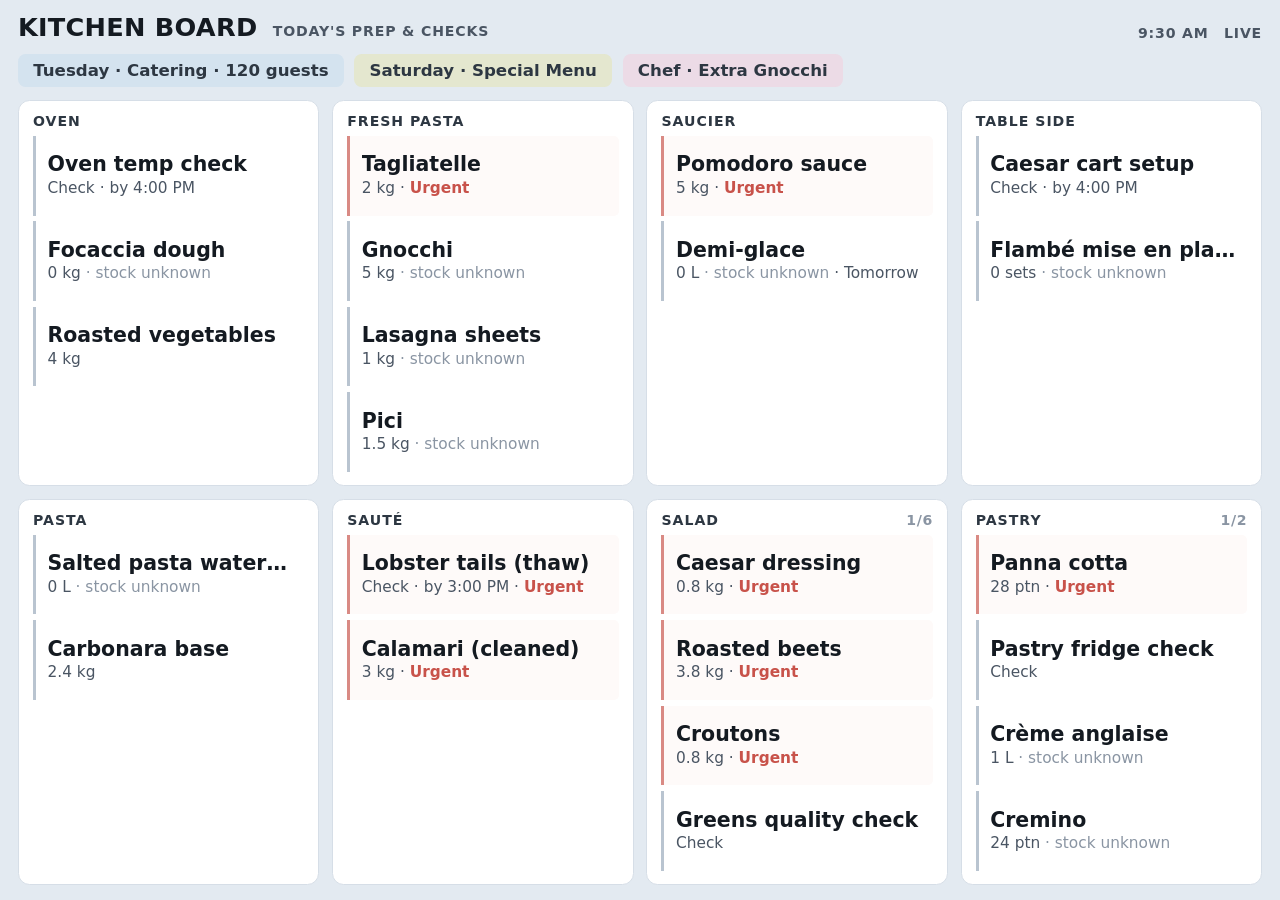
==== lavagna/index.html @ 5f95c2b3 "B-52: lavagna cucina di laboratorio (V5) come pagina statica, solo dati di prova, nessun collegament" ====
<!doctype html><html lang="en"><head>
<meta name="robots" content="noindex"><meta charset="utf-8"><meta name="viewport" content="width=device-width,initial-scale=1">
<title>Kitchen Board</title>
<style>
:root{--bg:#e3eaf1;--panel:#ffffff;--card:#fbfcfd;--line:#d6dee7;--fg:#141a21;--sub:#4a5563;--mut:#8a95a3;--edge:#b9c4d0;--urg:#c8524a;--urgbg:#fefaf9;--ok:#3f9a62;--okbg:#f1f8f3;
--fName:clamp(16px,1.6vw,40px);--fSub:clamp(13px,1.2vw,30px);--fHead:clamp(13px,1.1vw,28px);--fAnn:clamp(14px,1.3vw,32px)}
*{box-sizing:border-box}html,body{height:100%}
body{margin:0;background:var(--bg);color:var(--fg);font-family:-apple-system,BlinkMacSystemFont,"SF Pro Text","Segoe UI",system-ui,sans-serif;display:flex;flex-direction:column;overflow:hidden;padding:1.2vw 1.4vw;gap:1vw}
header{display:flex;align-items:flex-end;gap:1.2vw;flex:0 0 auto}
header h1{margin:0;font-size:clamp(20px,2vw,48px);letter-spacing:.01em;font-weight:800;line-height:1}
header .sub{font-size:var(--fHead);color:var(--sub);letter-spacing:.06em;text-transform:uppercase;font-weight:600;margin-bottom:.15vw}
header .right{margin-left:auto;display:flex;gap:1.2vw;align-items:baseline;font-size:var(--fHead);color:var(--sub);font-weight:700;letter-spacing:.06em}
#st.off{color:var(--urg)}
.ann{display:flex;gap:.8vw;flex:0 0 auto;min-height:0}
.ann span{font-size:var(--fAnn);font-weight:600;padding:.55vw 1.2vw;border-radius:.6vw;white-space:nowrap;overflow:hidden;text-overflow:ellipsis;max-width:34%;color:#2d3742}
.ann .CATERING{background:#d4e3ef}.ann .SPECIAL{background:#e4e7cf}.ann .CHEF{background:#ecdbe6}
main{flex:1 1 auto;min-height:0;display:grid;grid-template-columns:repeat(4,minmax(0,1fr));grid-template-rows:repeat(2,minmax(0,1fr));grid-auto-flow:column;gap:1vw}
.stn{background:var(--panel);border:1px solid var(--line);border-radius:.9vw;padding:1vw 1.1vw;display:flex;flex-direction:column;min-height:0;min-width:0;overflow:hidden}
.stn h2{margin:0 0 .5vw;font-size:var(--fHead);text-transform:uppercase;letter-spacing:.07em;color:#2d3742;font-weight:800;display:flex;align-items:baseline}
.stn h2 .pg{margin-left:auto;color:var(--mut);font-weight:600;letter-spacing:.04em}
.stn h2 .ub{margin-left:.6vw;color:var(--urg);font-weight:800;letter-spacing:.04em}
.stn h2 .ub+.pg{margin-left:.6vw}.stn h2 .ub{margin-left:auto}
.slots{flex:1;min-height:0;display:grid;grid-template-rows:repeat(4,minmax(0,1fr));gap:.45vw}
.rot{display:contents}
.c{border-left:3px solid var(--edge);padding:.15vw .9vw;display:flex;flex-direction:column;justify-content:center;min-width:0;min-height:0;transition:opacity .45s ease}
.c .n{font-weight:800;font-size:var(--fName);line-height:1.15;white-space:nowrap;overflow:hidden;text-overflow:ellipsis}
.c .s{font-size:var(--fSub);color:var(--sub);line-height:1.25;white-space:nowrap;overflow:hidden;text-overflow:ellipsis;margin-top:.15vw}
.c .s .unk{color:var(--mut);font-weight:500}
.c.URGENT{border-left-color:#d98a84;background:var(--urgbg);border-radius:0 .4vw .4vw 0}.c.URGENT .u{color:var(--urg);font-weight:700}
.c.DONE{border-left-color:var(--ok);background:var(--okbg);border-radius:0 .4vw .4vw 0}
.c.DONE .n{text-decoration:line-through;text-decoration-thickness:2px;color:#5d6873}.c.DONE .s{color:var(--ok);font-weight:800;letter-spacing:.03em}
.c.DONE .ck{color:var(--ok);margin-right:.4vw;text-decoration:none;display:inline-block}
.fade{opacity:0}
.clear{color:var(--mut);font-size:var(--fSub);align-self:start;padding:.3vw .9vw}
</style></head><body>
<header><h1>KITCHEN BOARD</h1><div class="sub">Today's prep &amp; checks</div><div class="right"><span id="clk"></span><span id="st">CONNECTING</span></div></header>
<div class="ann" id="ann"></div>
<main id="m"></main>
<script src="motore.js"></script>
<script>
// V4 — 4 colonne × 2 stazioni, max 4 attività visibili per stazione.
// Rotazione SOLO dentro la stazione (ogni ~20 s) quando ha più di 4 attività; le URGENT e le COMPLETED (60 s) restano ferme.
const ROTATE_MS = +(new URLSearchParams(location.search).get('rotate') || 20000), SLOTS = 4
let ver = -1, es = null, data = null
const rot = {}   // per stazione: { page, nextAt }
const esc = s => String(s ?? '').replace(/[&<>"]/g, c => ({ '&': '&amp;', '<': '&lt;', '>': '&gt;', '"': '&quot;' }[c]))
const fmt = x => (Math.round(x * 10) / 10).toString()
function line(i) {
  if (i.tier === 'DONE') return `COMPLETED BY ${esc(i.completed.by.toUpperCase())}`
  const parts = []
  if (i.type === 'check') parts.push(/Due by (.*)/.test(i.reason) ? 'Check · by ' + esc(i.reason.match(/Due by (.*)/)[1]) : 'Check')
  else parts.push(`${fmt(i.min)} ${esc(i.unit)}` + (i.stock?.kind === 'unknown' ? ' <span class="unk">· stock unknown</span>' : ''))   // Chef 20/10: fabbisogno pieno, nota discreta (non è "quanto manca")
  if (i.tier === 'URGENT') parts.push('<span class="u">Urgent</span>')
  else if (i.tier === 'UPCOMING') parts.push(/Weekly/.test(i.reason) ? 'Tomorrow' : /Catering/.test(i.reason) ? 'Catering' : 'Plan ahead')
  else if (/Weekly/.test(i.reason)) parts.push('Weekly')
  else if (/Catering/.test(i.reason)) parts.push('Catering')
  return parts.join(' · ')
}
const card = i => i.strip
  ? `<div class="c DONE" data-id="strip"><div class="n"><span class="ck">✓</span>${i.items.map(x => esc(x.name)).join(' · ')}</div><div class="s">COMPLETED BY ${i.items.map(x => esc(x.completed.by.toUpperCase())).join(' · ')}</div></div>`
  : `<div class="c ${i.tier}" data-id="${esc(i.id)}"><div class="n">${i.tier === 'DONE' ? '<span class="ck">✓</span>' : ''}${esc(i.name)}</div><div class="s">${line(i)}</div></div>`
// divide le attività della stazione: ferme (COMPLETED + URGENT) e a rotazione (le altre)
// V5 (Chef 20/10): se COMPLETED + URGENT superano i 4 posti, niente sparisce in silenzio:
//  - le conferme in corso si raccolgono in UN posto (nomi e cuochi, stessi caratteri), ognuna resta i suoi 60 s;
//  - le URGENT occupano gli altri posti e, se sono di più, ruotano SOLO tra loro ogni 20 s;
//  - nell'intestazione della stazione compare "N URGENT" in rosso: si vede sempre quante sono;
//  - le altre attività (Today / Upcoming) aspettano che si liberi un posto.
function plan(s, list) {
  const D = list.filter(i => i.tier === 'DONE'), U = list.filter(i => i.tier === 'URGENT'), R = list.filter(i => i.tier !== 'DONE' && i.tier !== 'URGENT')
  const r = rot[s] ||= { page: 0, nextAt: 0 }
  let pinned, pool, free, overflow = false
  if (D.length + U.length <= SLOTS) { pinned = [...D, ...U]; pool = R; free = SLOTS - pinned.length }
  else { overflow = true; pinned = D.length === 1 ? D : D.length ? [{ strip: true, items: D }] : []; pool = U; free = SLOTS - pinned.length }
  const pages = free > 0 && pool.length > free ? Math.ceil(pool.length / free) : 1
  if (r.page >= pages) r.page = 0
  const shownU = overflow ? Math.min(free, U.length) : U.length
  return { pinned, shown: free > 0 ? pool.slice(r.page * free, r.page * free + free) : [], pages, page: r.page, total: list.length, urgent: U.length, urgentBadge: U.length > shownU || (overflow && pages > 1) }
}
function stationHTML(s) {
  const list = (data.stations[s] || []), p = plan(s, list)
  return `<h2>${esc(s)}${p.urgentBadge ? `<span class="ub">${p.urgent} URGENT</span>` : ''}${p.pages > 1 ? `<span class="pg">${p.page + 1}/${p.pages}</span>` : ''}</h2><div class="slots">${list.length ? p.pinned.map(card).join('') + `<div class="rot">${p.shown.map(card).join('')}</div>` : '<div class="clear">All clear</div>'}</div>`
}
function render() {
  if (!data) return
  document.getElementById('clk').textContent = new Date(data.clock).toLocaleTimeString('en-US', { hour: 'numeric', minute: '2-digit' })
  document.getElementById('ann').innerHTML = data.announcements.slice(0, 3).map(a => `<span class="${a.kind}">${esc(a.text)}</span>`).join('')
  const m = document.getElementById('m')
  if (m.children.length !== data.stationOrder.length) m.innerHTML = data.stationOrder.map(s => `<section class="stn" data-s="${esc(s)}"></section>`).join('')
  data.stationOrder.forEach((s, k) => { const el = m.children[k], h = stationHTML(s); if (el.innerHTML !== h) el.innerHTML = h })
}
// rotazione: ogni stazione gira per conto suo, sfalsata, con dissolvenza solo sulle schede che cambiano
function tick() {
  if (!data) return
  const t = Date.now(), m = document.getElementById('m')
  data.stationOrder.forEach((s, k) => {
    const r = rot[s] ||= { page: 0, nextAt: 0 }; if (!r.nextAt) r.nextAt = t + ROTATE_MS + k * (ROTATE_MS / 8)
    if (t < r.nextAt) return
    r.nextAt = t + ROTATE_MS
    const p = plan(s, data.stations[s] || []); if (p.pages < 2) return
    const el = m.children[k], box = el.querySelector('.rot'); if (!box) return
    box.querySelectorAll('.c').forEach(c => c.classList.add('fade'))
    setTimeout(() => { r.page = (r.page + 1) % p.pages; const h = stationHTML(s); el.innerHTML = h; el.querySelectorAll('.rot .c').forEach(c => { c.classList.add('fade'); requestAnimationFrame(() => requestAnimationFrame(() => c.classList.remove('fade'))) }) }, 450)
  })
}
async function load() { data = await (await fetch('/api/board', { cache: 'no-store' })).json(); ver = data.version; render(); setStatus(true) }
function setStatus(on) { const e = document.getElementById('st'); e.textContent = on ? 'LIVE' : 'RECONNECTING'; e.className = on ? '' : 'off' }
function connect() {
  es && es.close(); es = new EventSource('/api/events')
  es.addEventListener('version', ev => { const v = JSON.parse(ev.data).version; if (v !== ver) load().catch(() => setStatus(false)); else setStatus(true) })
  es.onerror = () => { setStatus(false); es.close(); setTimeout(connect, 3000) }
}
setInterval(async () => { try { const v = await (await fetch('/api/version', { cache: 'no-store' })).json(); if (v.version !== ver) await load(); setStatus(true) } catch { setStatus(false) } }, 10000)
setInterval(tick, 500)
load().catch(() => setStatus(false)); connect()
</script></body></html>
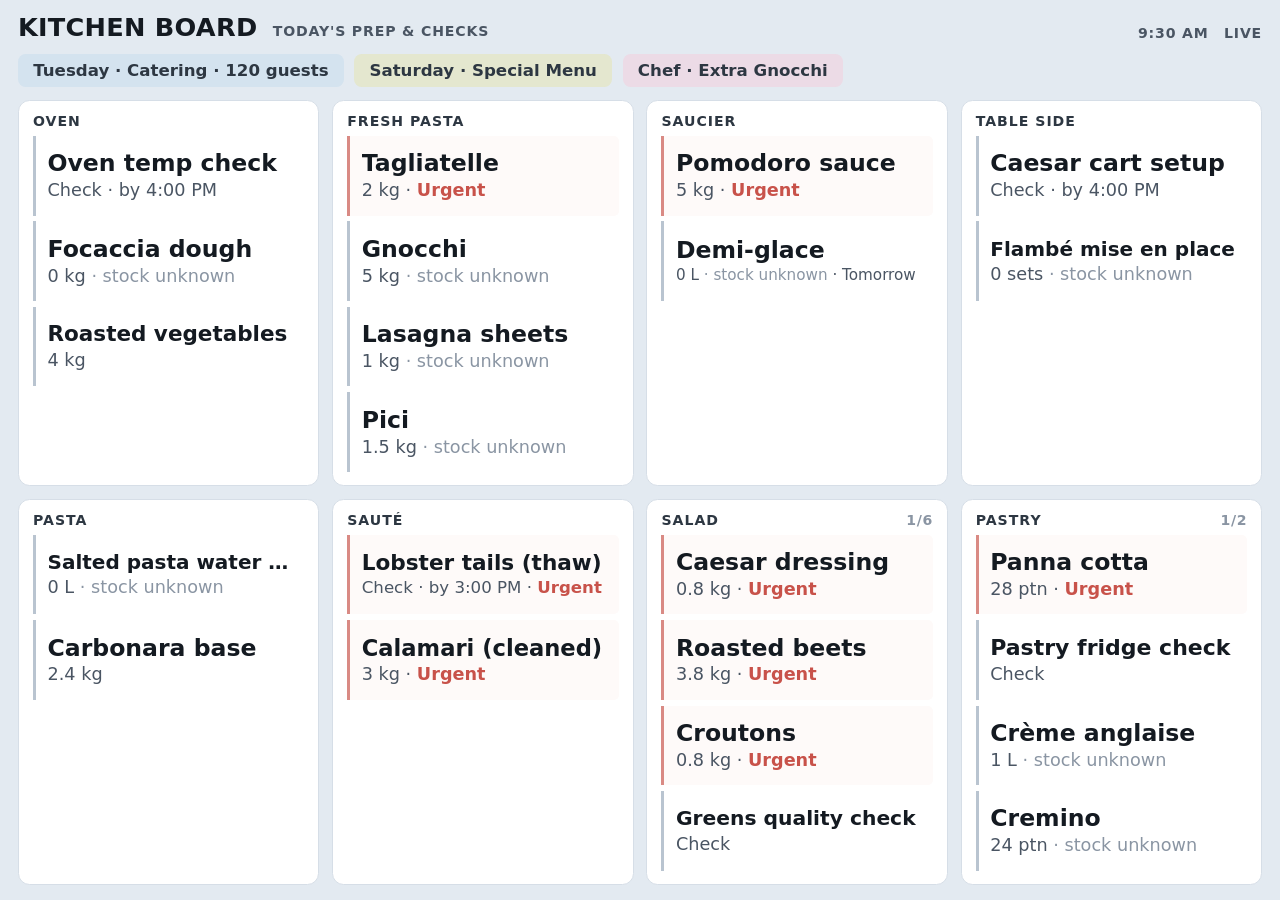
==== commit b006dc2c: "Lavagna cucina: scritte +15% con adattamento delle righe lunghe Co-Authored-By: Claude Sonnet 5.5 <n" ====
--- a/lavagna/index.html
+++ b/lavagna/index.html
@@ -3,14 +3,14 @@
 <title>Kitchen Board</title>
 <style>
 :root{--bg:#e3eaf1;--panel:#ffffff;--card:#fbfcfd;--line:#d6dee7;--fg:#141a21;--sub:#4a5563;--mut:#8a95a3;--edge:#b9c4d0;--urg:#c8524a;--urgbg:#fefaf9;--ok:#3f9a62;--okbg:#f1f8f3;
---fName:clamp(16px,1.6vw,40px);--fSub:clamp(13px,1.2vw,30px);--fHead:clamp(13px,1.1vw,28px);--fAnn:clamp(14px,1.3vw,32px)}
+--k:1.15;--fName:calc(clamp(16px,1.6vw,40px)*var(--k));--fSub:calc(clamp(13px,1.2vw,30px)*var(--k));--fHead:clamp(13px,1.1vw,28px);--fAnn:clamp(14px,1.3vw,32px)}
 *{box-sizing:border-box}html,body{height:100%}
 body{margin:0;background:var(--bg);color:var(--fg);font-family:-apple-system,BlinkMacSystemFont,"SF Pro Text","Segoe UI",system-ui,sans-serif;display:flex;flex-direction:column;overflow:hidden;padding:1.2vw 1.4vw;gap:1vw}
 header{display:flex;align-items:flex-end;gap:1.2vw;flex:0 0 auto}
 header h1{margin:0;font-size:clamp(20px,2vw,48px);letter-spacing:.01em;font-weight:800;line-height:1}
 header .sub{font-size:var(--fHead);color:var(--sub);letter-spacing:.06em;text-transform:uppercase;font-weight:600;margin-bottom:.15vw}
 header .right{margin-left:auto;display:flex;gap:1.2vw;align-items:baseline;font-size:var(--fHead);color:var(--sub);font-weight:700;letter-spacing:.06em}
-#st.off{color:var(--urg)}
+#snd{cursor:pointer;font-weight:600;letter-spacing:0}#snd.need{color:var(--urg)}#st.off{color:var(--urg)}
 .ann{display:flex;gap:.8vw;flex:0 0 auto;min-height:0}
 .ann span{font-size:var(--fAnn);font-weight:600;padding:.55vw 1.2vw;border-radius:.6vw;white-space:nowrap;overflow:hidden;text-overflow:ellipsis;max-width:34%;color:#2d3742}
 .ann .CATERING{background:#d4e3ef}.ann .SPECIAL{background:#e4e7cf}.ann .CHEF{background:#ecdbe6}
@@ -32,14 +32,41 @@
 .c.DONE .ck{color:var(--ok);margin-right:.4vw;text-decoration:none;display:inline-block}
 .fade{opacity:0}
 .clear{color:var(--mut);font-size:var(--fSub);align-self:start;padding:.3vw .9vw}
+
+header .sub{flex:0 0 auto}
+.tk{display:none;flex:1 1 auto;min-width:0;align-self:center;align-items:center;margin:0 .4vw;background:#ecdbe6;border-radius:.6vw;overflow:hidden;height:2.2em;font-size:var(--fAnn)}
+.tk.on{display:flex}.tk.urg{background:#f3d3cf}
+.tk b{flex:0 0 auto;padding:0 .9vw;font-size:.7em;letter-spacing:.1em;font-weight:800;color:#6b3a5c;border-right:2px solid #d7bccd;height:100%;display:flex;align-items:center}
+.tk.urg b{color:var(--urg);border-color:#e2aaa4}
+.tk .win{flex:1;min-width:0;overflow:hidden;position:relative;height:100%}
+.tk .txt{position:absolute;top:0;left:0;height:100%;display:flex;align-items:center;white-space:nowrap;font-weight:700;color:#2d3742;will-change:transform;animation:tkgo var(--dur,20s) linear infinite}
+@keyframes tkgo{from{transform:translateX(var(--w0,100vw))}to{transform:translateX(-100%)}}
+#pop{position:fixed;inset:0;display:none;align-items:center;justify-content:center;background:rgba(20,26,33,.45);z-index:50}
+#pop.on{display:flex;animation:popin .35s ease}
+@keyframes popin{from{opacity:0;transform:scale(.96)}to{opacity:1;transform:none}}
+#pop .box{background:#fff;border:.35vw solid var(--urg);border-radius:1.2vw;padding:2.4vw 3.4vw;max-width:70vw;text-align:center;box-shadow:0 1vw 4vw rgba(0,0,0,.3)}
+#pop .from{font-size:clamp(14px,1.3vw,32px);letter-spacing:.14em;font-weight:800;color:var(--urg);margin-bottom:1vw}
+#pop .msg{font-size:clamp(26px,3.6vw,90px);font-weight:800;line-height:1.2;color:#141a21}
+#cmp{position:fixed;inset:0;display:none;align-items:center;justify-content:center;background:rgba(20,26,33,.45);z-index:60}
+#cmp.on{display:flex}
+#cmp .box{background:#fff;border-radius:1vw;padding:1.6vw;width:min(640px,90vw);font-size:18px}
+#cmp textarea{width:100%;height:110px;font:inherit;padding:10px;border:1px solid var(--edge);border-radius:8px}
+#cmp .row{display:flex;gap:10px;align-items:center;margin-top:10px;flex-wrap:wrap}
+#cmp button{font:inherit;padding:10px 16px;border-radius:8px;border:1px solid var(--edge);background:#f3f6f9}
+#cmp button.go{background:#2d3742;color:#fff;border-color:#2d3742}
+#cmp small{color:var(--mut);display:block;margin-bottom:8px}
 </style></head><body>
-<header><h1>KITCHEN BOARD</h1><div class="sub">Today's prep &amp; checks</div><div class="right"><span id="clk"></span><span id="st">CONNECTING</span></div></header>
+<header><h1>KITCHEN BOARD</h1><div class="sub">Today's prep &amp; checks</div><div class="tk" id="tk"><b id="tkl">CHEF</b><div class="win"><div class="txt" id="tkt"></div></div></div><div class="right"><span id="snd" title="Tap to turn sound on"></span><span id="clk"></span><span id="st">CONNECTING</span></div></header>
 <div class="ann" id="ann"></div>
 <main id="m"></main>
+<div id="pop"><div class="box"><div class="from">MESSAGE FROM CHEF</div><div class="msg" id="popm"></div></div></div>
+<div id="cmp"><div class="box"><small>Prova (laboratorio): scrivi un messaggio per la cucina. In produzione lo scrive T.E.C.</small><textarea id="cmt" placeholder="Es. Family meal at 3:30 — Table 12 allergy: no nuts"></textarea>
+<div class="row"><label><input type="checkbox" id="cmu"> Urgent (pop-up al centro)</label><button class="go" id="cms">Send</button><button id="cmx">Clear message</button><button id="cmc">Close</button></div></div></div>
 <script src="motore.js"></script>
 <script>
 // V4 — 4 colonne × 2 stazioni, max 4 attività visibili per stazione.
 // Rotazione SOLO dentro la stazione (ogni ~20 s) quando ha più di 4 attività; le URGENT e le COMPLETED (60 s) restano ferme.
+{ const k = new URLSearchParams(location.search).get('scale'); if (k) document.documentElement.style.setProperty('--k', k) }   // scritte: 1 = prima, 1.15 = un gradino più grandi
 const ROTATE_MS = +(new URLSearchParams(location.search).get('rotate') || 20000), SLOTS = 4
 let ver = -1, es = null, data = null
 const rot = {}   // per stazione: { page, nextAt }
@@ -82,6 +109,7 @@
 }
 function render() {
   if (!data) return
+  doneWatch()
   document.getElementById('clk').textContent = new Date(data.clock).toLocaleTimeString('en-US', { hour: 'numeric', minute: '2-digit' })
   document.getElementById('ann').innerHTML = data.announcements.slice(0, 3).map(a => `<span class="${a.kind}">${esc(a.text)}</span>`).join('')
   const m = document.getElementById('m')
@@ -112,4 +140,68 @@
 setInterval(async () => { try { const v = await (await fetch('/api/version', { cache: 'no-store' })).json(); if (v.version !== ver) await load(); setStatus(true) } catch { setStatus(false) } }, 10000)
 setInterval(tick, 500)
 load().catch(() => setStatus(false)); connect()
-</script></body></html>
+
+
+// scritte lunghe: si rimpiccioliscono quel tanto che basta per stare nella riga (mai sotto l'85%), invece di tagliarsi con «…»
+function fit() { document.querySelectorAll('.c .n,.c .s').forEach(e => { if (e.dataset.f || e.scrollWidth <= e.clientWidth + 1) return; e.dataset.f = 1; const f = parseFloat(getComputedStyle(e).fontSize); e.style.fontSize = Math.max(f * .85, f * e.clientWidth / e.scrollWidth * .98) + 'px' }) }
+setInterval(fit, 400)
+// ---- Suoni: campanella quando una preparazione viene completata; due note un po' più forti per un messaggio urgente nuovo ----
+const VOL = +(new URLSearchParams(location.search).get('vol') || 1)
+let actx = null, seenDone = null, soundOn = !(new URLSearchParams(location.search).get('sound') === '0')
+function audio() { try { if (!actx) actx = new (window.AudioContext || window.webkitAudioContext)(); if (actx.state === 'suspended') actx.resume(); return actx } catch { return null } }
+function note(f, t0, dur, g) {
+  const c = audio(); if (!c || !soundOn) return
+  const o = c.createOscillator(), o2 = c.createOscillator(), v = c.createGain(), t = c.currentTime + t0
+  o.type = 'sine'; o.frequency.value = f; o2.type = 'sine'; o2.frequency.value = f * 2.76   // timbro da campanella
+  v.gain.setValueAtTime(0.0001, t); v.gain.exponentialRampToValueAtTime(g * VOL, t + 0.012); v.gain.exponentialRampToValueAtTime(0.0001, t + dur)
+  o.connect(v); o2.connect(v); v.connect(c.destination); o.start(t); o2.start(t); o.stop(t + dur + .05); o2.stop(t + dur + .05)
+}
+const bellDone = () => { window.__snd = (window.__snd || 0) + 1; note(1568, 0, 0.9, 0.12) }
+const bellUrgent = () => { window.__sndU = (window.__sndU || 0) + 1; note(880, 0, 0.7, 0.28); note(659, 0.28, 1.0, 0.28) }
+function sndStatus() { const e = document.getElementById('snd'); const ok = soundOn && actx && actx.state === 'running'; e.textContent = !soundOn ? '' : ok ? '🔔' : '🔇 tap for sound'; e.className = ok || !soundOn ? '' : 'need' }
+function unlock() { audio(); sndStatus() }
+document.addEventListener('pointerdown', unlock); document.addEventListener('keydown', unlock)
+document.getElementById('snd').onclick = e => { e.stopPropagation(); unlock(); bellDone() }
+setInterval(sndStatus, 1500)
+function doneWatch() {
+  const now = new Set(); for (const s of Object.keys(data.stations || {})) for (const i of data.stations[s]) if (i.tier === 'DONE') now.add(s + '|' + i.id)
+  if (seenDone) { let n = 0; now.forEach(k => { if (!seenDone.has(k)) n++ }); if (n) bellDone() }
+  seenDone = now
+}
+// ---- Messaggi dello Chef (fascia accanto al titolo + pop-up per gli urgenti) ----
+// Fonte in produzione: data.messages = [{id,text,urgent,until}] (scritti da T.E.C. dopo il "sì" di Max). In laboratorio: anche dal pannello (tocca "KITCHEN BOARD").
+const POP_EVERY = (+(new URLSearchParams(location.search).get('popevery')) || 300) * 1000, POP_FOR = 10000
+const LKEY = 'kb_lab_msgs'
+const lget = () => { try { return JSON.parse(localStorage.getItem(LKEY) || '[]') } catch { return [] } }
+const lset = v => { try { localStorage.setItem(LKEY, JSON.stringify(v)) } catch { lmem = v } }
+let lmem = null, tkSig = '', popLast = {}, popHideAt = 0
+const msgs = () => (((data && data.messages) || []).concat(lmem || lget())).filter(m => m && m.text && (!m.until || m.until > Date.now()))
+function tkTick() {
+  const ms = msgs(), tk = document.getElementById('tk'), sig = ms.map(m => m.id + m.text).join('|') + (document.querySelector('.tk .win') ? document.querySelector('.tk .win').clientWidth : 0)
+  if (!ms.length) { tk.className = 'tk'; tkSig = ''; hidePop(); return }
+  if (sig !== tkSig) {
+    tkSig = sig; tk.className = 'tk on' + (ms.some(m => m.urgent) ? ' urg' : '')
+    const t = document.getElementById('tkt'), win = tk.querySelector('.win')
+    t.textContent = ms.map(m => m.text).join('      •      ')
+    t.style.setProperty('--w0', win.clientWidth + 'px')
+    t.style.setProperty('--dur', Math.max(12, (t.scrollWidth + win.clientWidth) / (window.innerWidth * 0.05)) + 's')
+    t.style.animation = 'none'; void t.offsetWidth; t.style.animation = ''
+  }
+  const now = Date.now()
+  for (const m of ms) if (m.urgent && (!popLast[m.id] || now - popLast[m.id] >= POP_EVERY)) { if (!popLast[m.id]) bellUrgent(); popLast[m.id] = now; showPop(m.text) }
+  if (popHideAt && now > popHideAt) hidePop()
+}
+function showPop(t) { document.getElementById('popm').textContent = t; document.getElementById('pop').className = 'on'; popHideAt = Date.now() + POP_FOR }
+function hidePop() { document.getElementById('pop').className = ''; popHideAt = 0 }
+document.getElementById('pop').onclick = hidePop
+document.querySelector('header h1').onclick = () => document.getElementById('cmp').className = 'on'
+document.getElementById('cmc').onclick = () => document.getElementById('cmp').className = ''
+document.getElementById('cmx').onclick = () => { lmem = []; lset([]); popLast = {}; document.getElementById('cmp').className = '' ; tkTick() }
+document.getElementById('cms').onclick = () => {
+  const t = document.getElementById('cmt').value.trim(); if (!t) return
+  const v = [{ id: 'l' + Date.now(), text: t, urgent: document.getElementById('cmu').checked, until: Date.now() + 4 * 3600e3 }]
+  lmem = v; lset(v); popLast = {}; document.getElementById('cmp').className = ''; document.getElementById('cmt').value = ''; tkTick()
+}
+{ const q = new URLSearchParams(location.search); if (q.get('msg')) { lmem = [{ id: 'q', text: q.get('msg'), urgent: q.get('urgent') === '1', until: Date.now() + 4 * 3600e3 }] } }
+setInterval(tkTick, 1000); window.addEventListener('resize', () => { tkSig = '' })
+</script></body></html>
